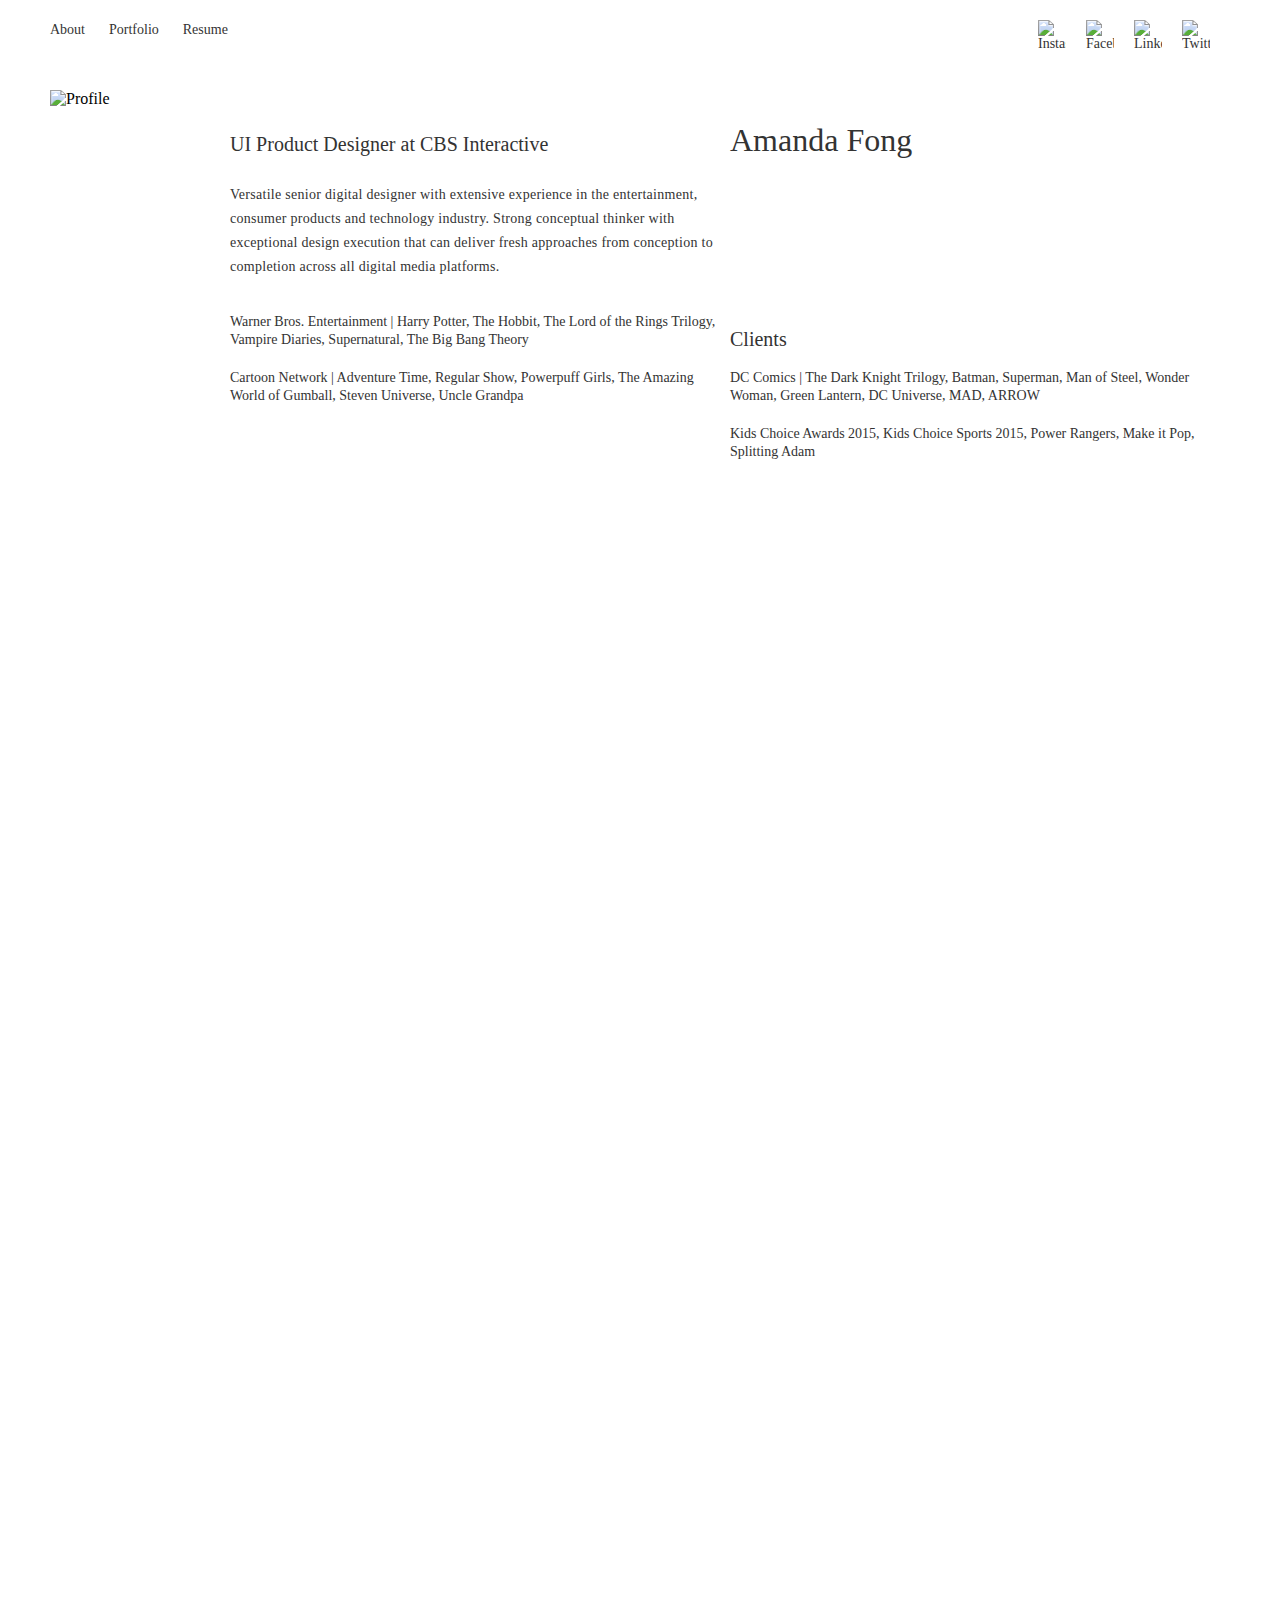
==== index.html @ 488823d9 "Week 1 Homework" ====
<!DOCTYPE html>
<html lang="en">
    <head>
        <meta charset="utf-8">
        <meta name="description" content="Amanda Fong's Portfolio">
        <meta name="keywords" content="one, two, three">

        <title>Amanda Fong | Portfolio</title>
        <link rel="stylesheet" href="css/style.css">

    </head>
        <nav>
            <a><strong>About</strong></a>
             <a href="Portfolio.html">Portfolio</a>
            <a href="resume.html">Resume</a>
            <a href="https://twitter.com/amandafong15/"><img src="https://cdn3.iconfinder.com/data/icons/popular-services-brands/512/twitter-128.png" class="social" alt="Twitter" style="width:28px; height:28px;float:right;"></a>

            <a href="https://www.linkedin.com/in/amandafong15/"><img src="https://cdn3.iconfinder.com/data/icons/popular-services-brands/512/linkedin-128.png" class="social" alt="LinkedIn" style="width:28px; height:28px;float:right;"></a>

            <a href="https://www.facebook.com/amanda.fong.71/"><img src="https://cdn3.iconfinder.com/data/icons/popular-services-brands/512/facebook-128.png" class="social" alt="Facebook" style="width:28px; height:28px;float:right;"></a>

            <a href="https://www.instagram.com/amandafong_ca/"><img src="https://cdn3.iconfinder.com/data/icons/popular-services-brands/512/instagram-128.png" class="social" alt="Instagram" style="width:28px; height:28px;float:right;"></a>
        </nav>

    <body>

        <img src="./images/static1.squarespace.jpg" alt="Profile" style="width:555px;">

        <h1>Amanda Fong</h1>
        <h2>UI Product Designer at CBS Interactive</h2>

        <p>Versatile senior digital designer with extensive experience in the entertainment, consumer products and technology industry. Strong conceptual thinker with exceptional design execution that can deliver fresh approaches from conception to completion across all digital media platforms. </p>

        <h2>Clients</h2>
        <ul>
            <li>Warner Bros. Entertainment | Harry Potter, The Hobbit, The Lord of the Rings Trilogy, Vampire Diaries, Supernatural, The Big Bang Theory</li>

            <li>DC Comics | The Dark Knight Trilogy, Batman, Superman, Man of Steel, Wonder Woman, Green Lantern, DC Universe, MAD, ARROW</li>

            <li>Cartoon Network | Adventure Time, Regular Show, Powerpuff Girls, The Amazing World of Gumball, Steven Universe, Uncle Grandpa </li>

            <li>Kids Choice Awards 2015, Kids Choice Sports 2015, Power Rangers, Make it Pop, Splitting Adam    </li>

        <ul>

    </body>


</html>
---- css/style.css ----
body{
	font-family: "Lato";
	width: 1180px;
	height: 1800px;
	margin: 0 auto;
}

nav{
	margin: 0;
	padding-top: 20px;
	height: 30px;
	text-align: left;
	padding-bottom: 40px;
}

a{
	font-weight: 200;
	text-decoration: none;
	color: #333;
	font-size: 14px;
	padding-right: 20px;

}

a:hover {
    color: black;
}

p{
	float: right;
	width: 500px;
	font-weight: 200;
	line-height: 24px;
	font-size: 14px;
	color: #333;
	letter-spacing: 0.02em;
	padding-bottom: 20px;
}

img{
	float: left;
	padding-right: 20px;
	padding-bottom: 10px;
}

h1{
	float: right;
	color: #333333;
	line-height: 18px;
	font-weight: 400;
	font-size: 32px;
	width: 500px;
	padding-top: 20px;
}

h2{
	float: right;
	color: #333333;
	line-height: 18px;
	font-weight: 200;
	font-size: 20px;
	width: 500px;
}

li{
	float: right;
	list-style: none;
	color: #333333;
	line-height: 18px;
	font-weight: 200;
	font-size: 14px;
	width: 500px;
	padding-bottom: 20px;
}
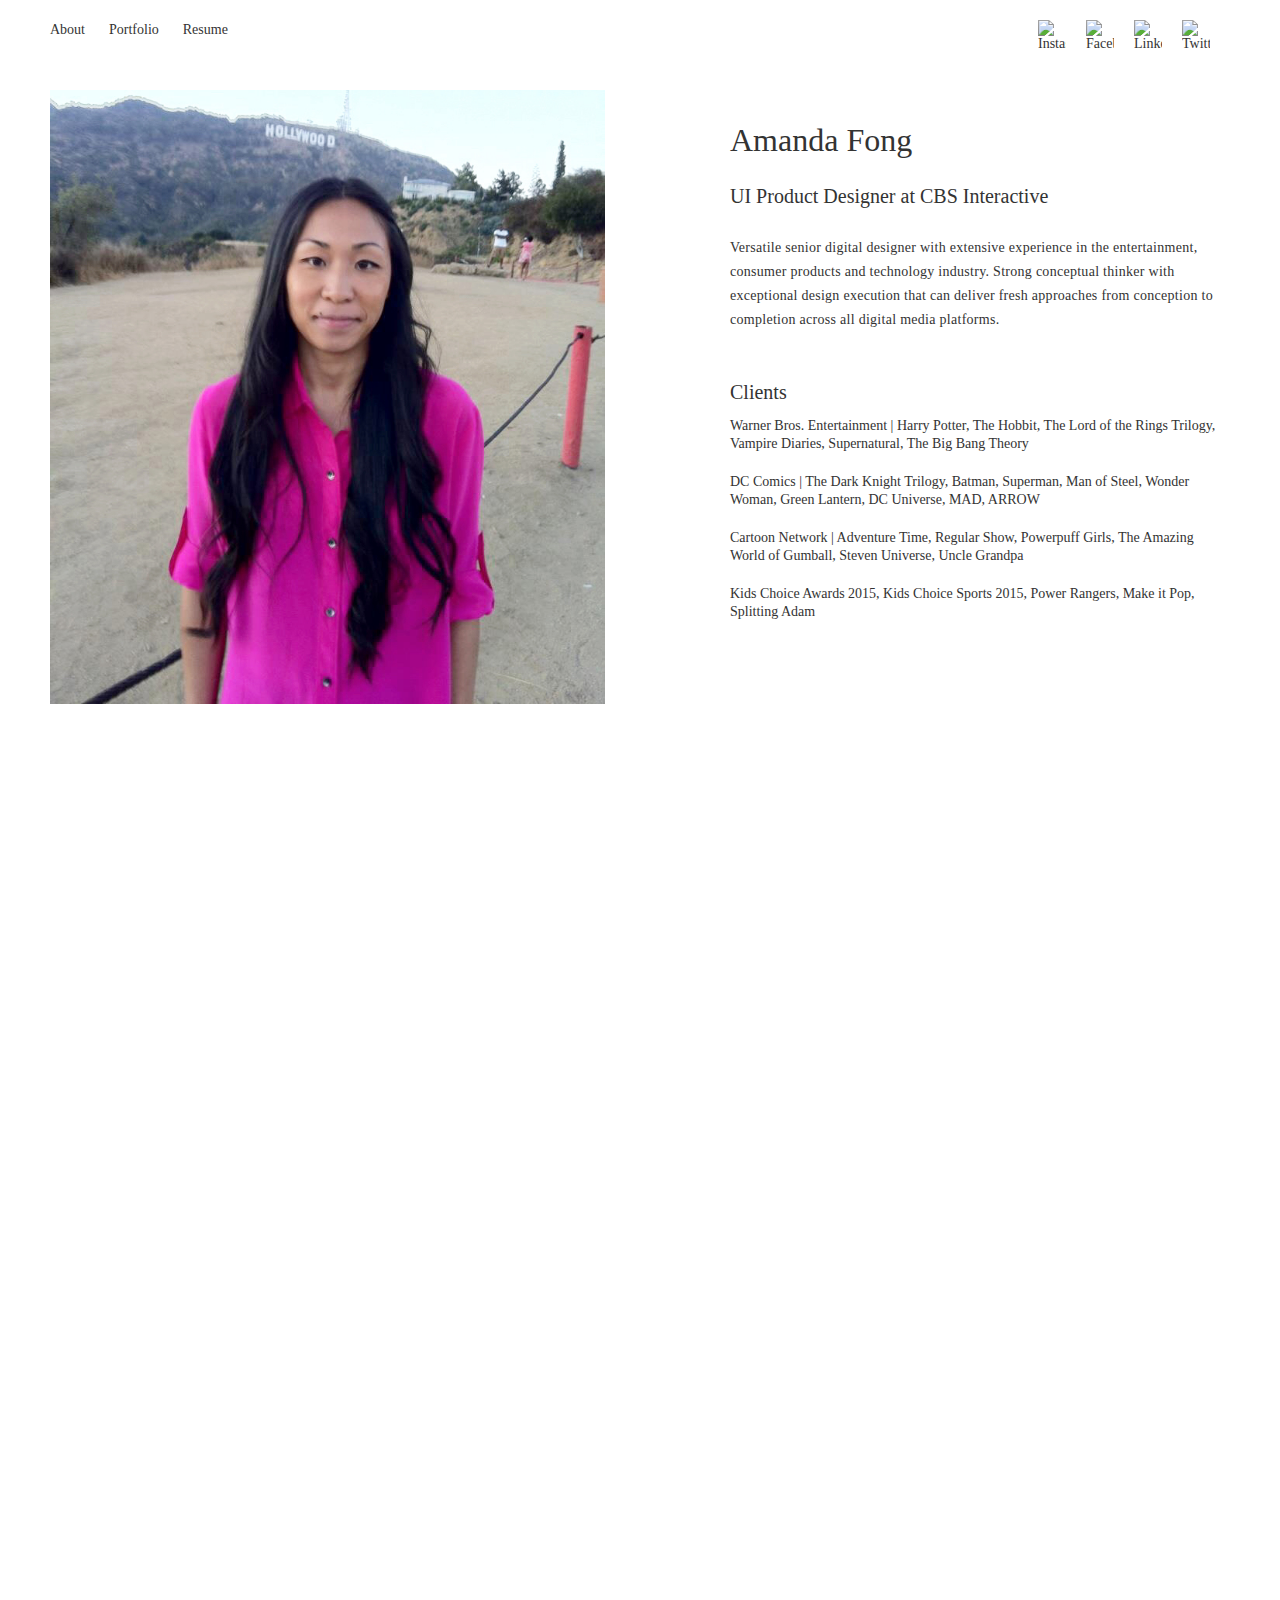
==== commit 054dcd6c: "Homework files attached" ====
--- a/index.html
+++ b/index.html
@@ -24,7 +24,7 @@
 
     <body>
 
-        <img src="./images/static1.squarespace.jpg" alt="Profile" style="width:555px;">
+        <img src="./images/profile.jpg" alt="Profile" style="width:555px;">
 
         <h1>Amanda Fong</h1>
         <h2>UI Product Designer at CBS Interactive</h2>
